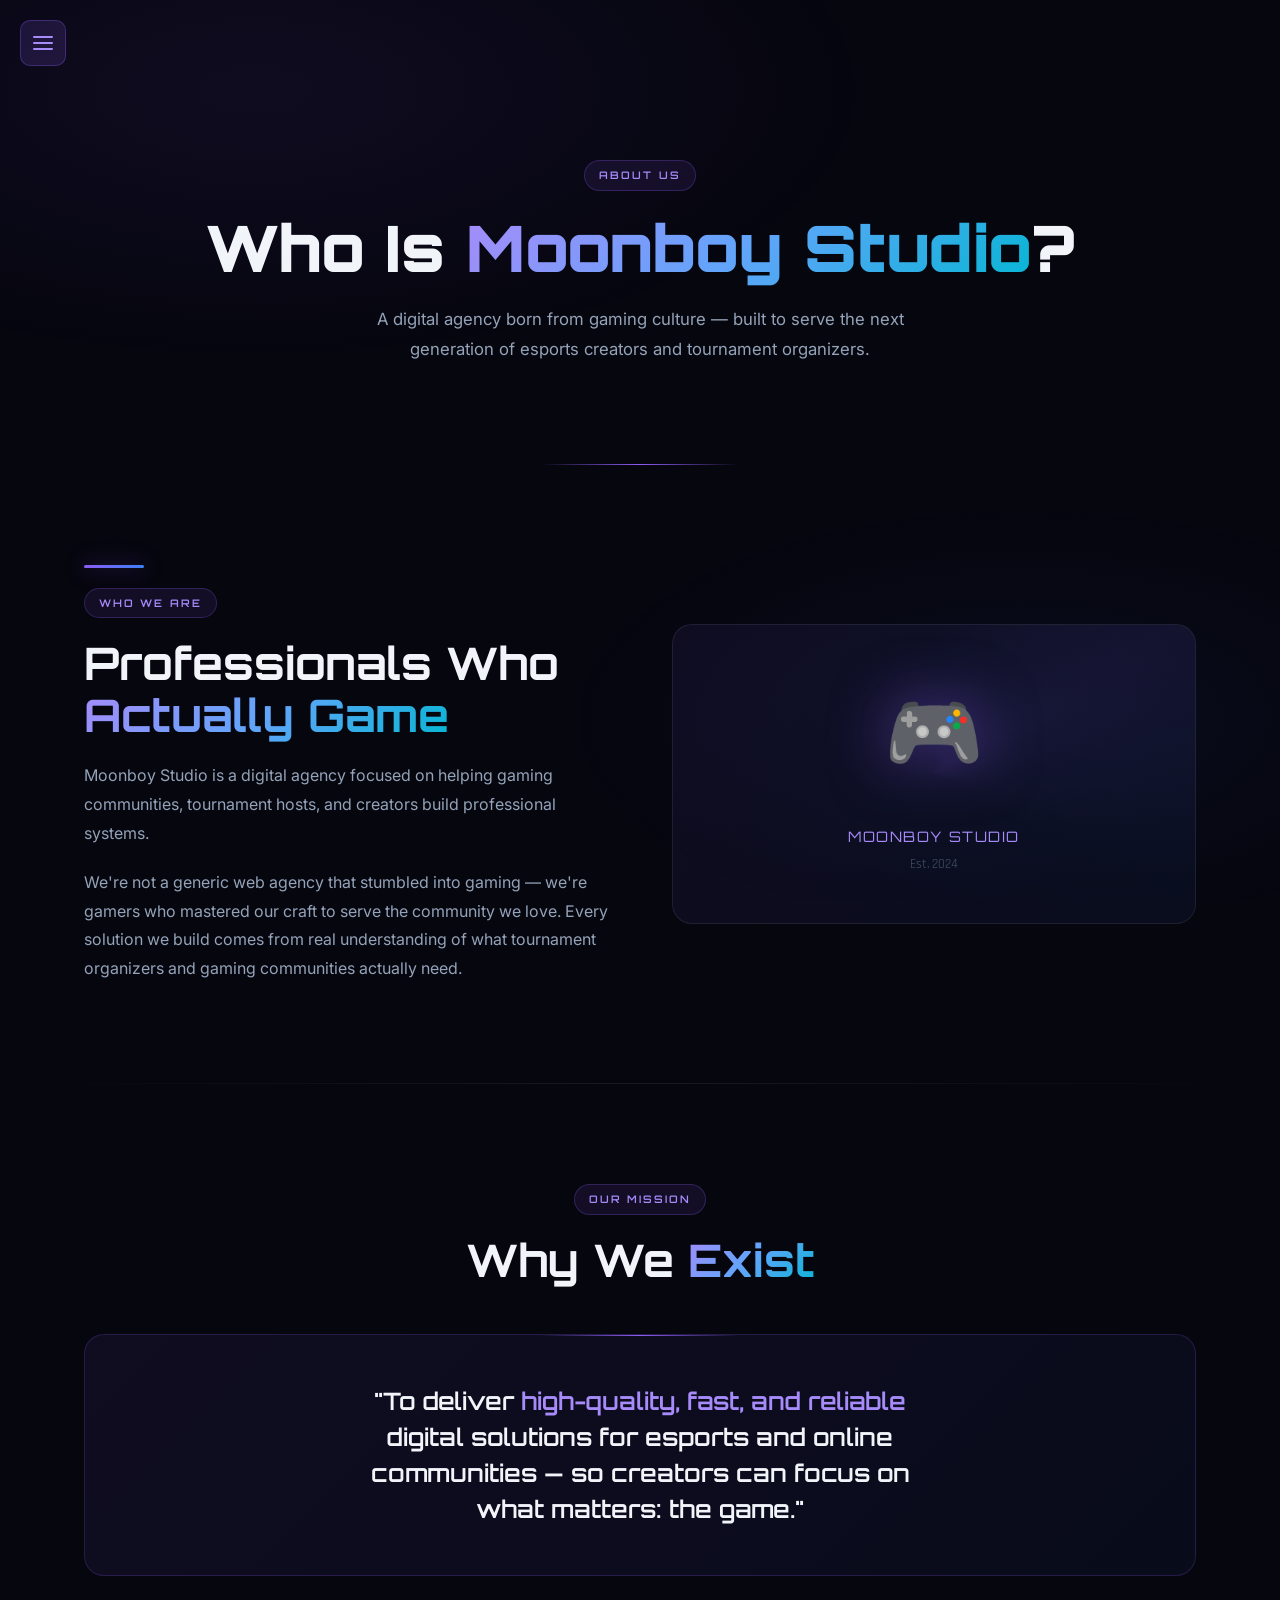
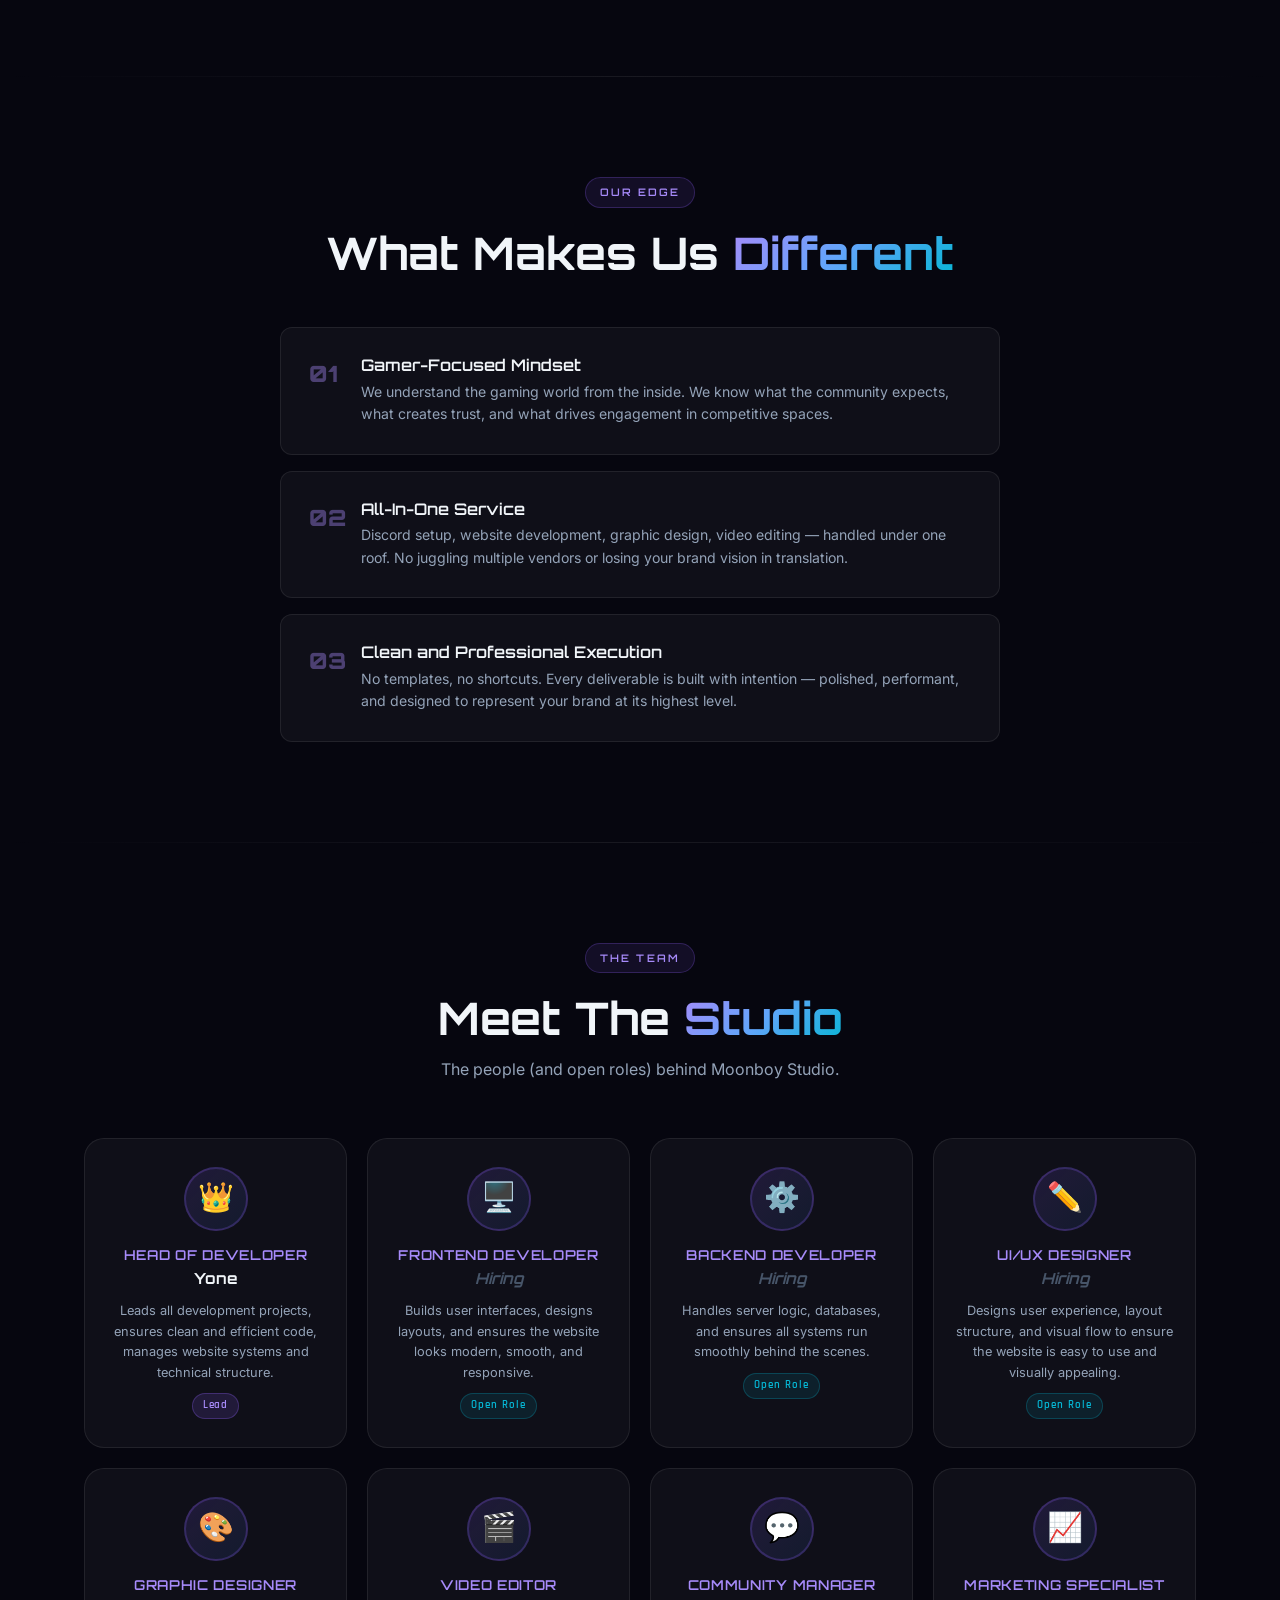
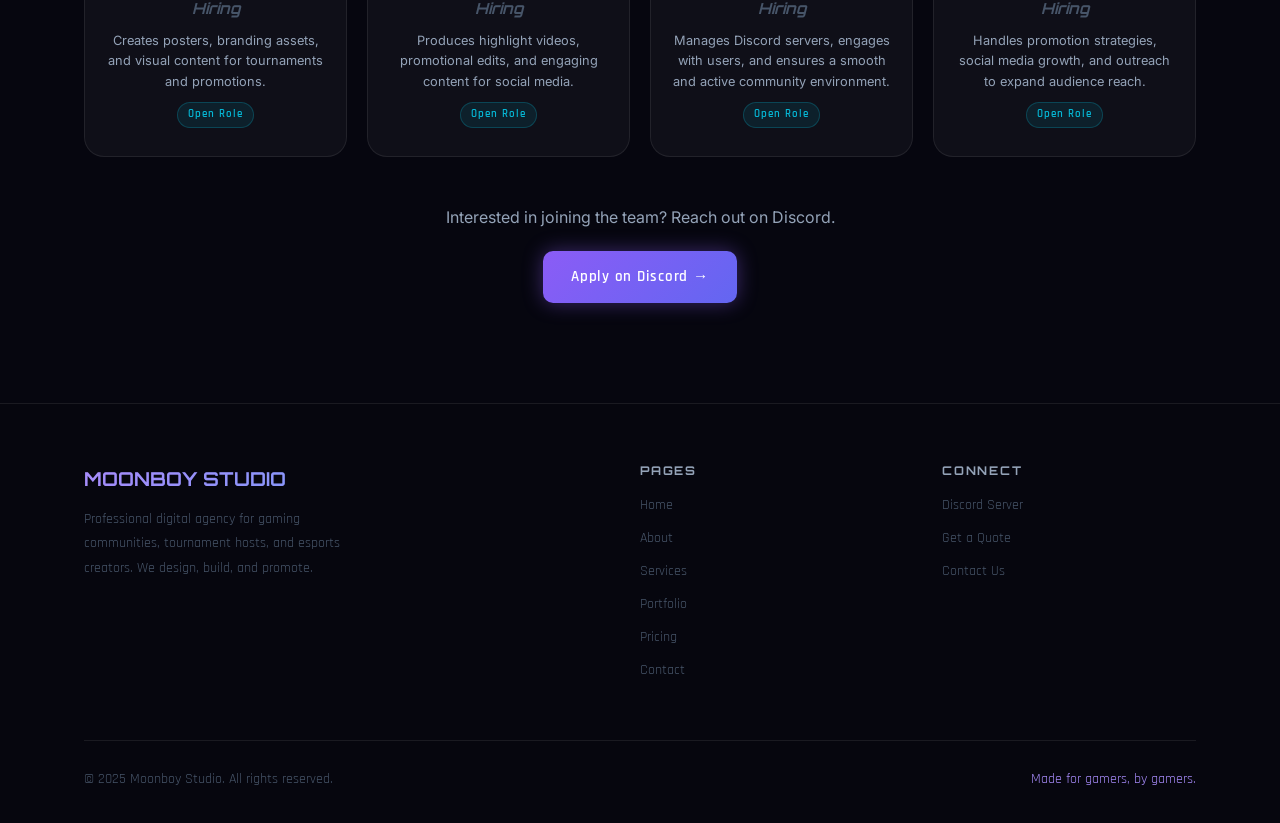
==== about.html @ c212d0c9 "Add files via upload" ====
<!DOCTYPE html>
<html lang="en">
<head>
  <meta charset="UTF-8" />
  <meta name="viewport" content="width=device-width, initial-scale=1.0" />
  <title>About — Moonboy Studio</title>
  <link rel="stylesheet" href="style.css" />
  <style>
    /* ── Who We Are ── */
    .about-intro-grid {
      display: grid;
      grid-template-columns: 1fr 1fr;
      gap: 64px;
      align-items: center;
    }

    .about-intro-visual {
      border-radius: var(--radius-lg);
      background: linear-gradient(135deg, rgba(139,92,246,0.08), rgba(59,130,246,0.06));
      border: 1px solid var(--border);
      padding: 48px;
      text-align: center;
      position: relative;
      overflow: hidden;
    }

    .about-intro-visual::before {
      content: '';
      position: absolute;
      top: -50%; left: -50%;
      width: 200%; height: 200%;
      background: conic-gradient(from 0deg at 50% 50%, transparent 0deg, rgba(139,92,246,0.06) 60deg, transparent 120deg);
      animation: spin 12s linear infinite;
    }

    @keyframes spin { to { transform: rotate(360deg); } }

    .about-visual-emoji {
      font-size: 5rem;
      position: relative;
      z-index: 1;
      filter: drop-shadow(0 0 30px rgba(139,92,246,0.5));
    }

    /* ── Mission ── */
    .mission-card {
      background: linear-gradient(135deg, rgba(139,92,246,0.08), rgba(59,130,246,0.05));
      border: 1px solid rgba(139,92,246,0.2);
      border-radius: var(--radius-lg);
      padding: 48px;
      text-align: center;
      position: relative;
      overflow: hidden;
    }

    .mission-card::before {
      content: '';
      position: absolute;
      top: 0; left: 50%;
      transform: translateX(-50%);
      width: 200px; height: 1px;
      background: linear-gradient(90deg, transparent, var(--purple), transparent);
    }

    .mission-quote {
      font-family: var(--font-display);
      font-size: clamp(1.1rem, 2.5vw, 1.5rem);
      font-weight: 600;
      line-height: 1.5;
      color: var(--text-primary);
      max-width: 600px;
      margin: 0 auto;
    }

    .mission-quote span { color: var(--purple-light); }

    /* ── Differentiators ── */
    .diff-item {
      display: flex;
      gap: 20px;
      padding: 28px;
      border-radius: var(--radius);
      background: var(--bg-card);
      border: 1px solid var(--border);
      transition: var(--transition);
    }

    .diff-item:hover {
      border-color: rgba(139,92,246,0.25);
      background: var(--bg-card-hover);
    }

    .diff-num {
      font-family: var(--font-display);
      font-size: 1.4rem;
      font-weight: 900;
      color: var(--purple-light);
      opacity: 0.4;
      min-width: 32px;
    }

    .diff-item h3 { font-size: 1rem; margin-bottom: 6px; }
    .diff-item p  { color: var(--text-secondary); font-size: 0.88rem; font-family: var(--font-text); }

    /* ── Team Cards ── */
    .team-grid {
      display: grid;
      grid-template-columns: repeat(4, 1fr);
      gap: 20px;
    }

    .team-card {
      background: var(--bg-card);
      border: 1px solid var(--border);
      border-radius: var(--radius-lg);
      padding: 28px 22px;
      text-align: center;
      transition: var(--transition);
      position: relative;
      overflow: hidden;
    }

    .team-card::after {
      content: '';
      position: absolute;
      bottom: 0; left: 0; right: 0;
      height: 2px;
      background: linear-gradient(90deg, var(--purple), var(--blue));
      transform: scaleX(0);
      transition: var(--transition);
    }

    .team-card:hover {
      border-color: rgba(139,92,246,0.3);
      transform: translateY(-6px);
      box-shadow: 0 20px 50px rgba(0,0,0,0.4), 0 0 25px rgba(139,92,246,0.12);
    }

    .team-card:hover::after { transform: scaleX(1); }

    .team-avatar {
      width: 64px; height: 64px;
      border-radius: 50%;
      margin: 0 auto 16px;
      display: flex;
      align-items: center;
      justify-content: center;
      font-size: 1.8rem;
      background: linear-gradient(135deg, rgba(139,92,246,0.15), rgba(59,130,246,0.1));
      border: 2px solid rgba(139,92,246,0.25);
    }

    .team-card h3 {
      font-size: 0.85rem;
      letter-spacing: 0.05em;
      color: var(--purple-light);
      margin-bottom: 4px;
      text-transform: uppercase;
    }

    .team-name {
      font-family: var(--font-display);
      font-size: 0.95rem;
      font-weight: 700;
      margin-bottom: 10px;
      color: var(--text-primary);
    }

    .team-name.hiring { color: var(--text-muted); font-style: italic; }

    .team-desc {
      font-size: 0.8rem;
      color: var(--text-secondary);
      font-family: var(--font-text);
      line-height: 1.6;
    }

    .team-badge {
      display: inline-block;
      margin-top: 10px;
      padding: 3px 10px;
      border-radius: 100px;
      font-size: 0.7rem;
      font-weight: 600;
      letter-spacing: 0.08em;
    }

    .badge-lead {
      background: rgba(139,92,246,0.15);
      border: 1px solid rgba(139,92,246,0.3);
      color: var(--purple-light);
    }

    .badge-open {
      background: rgba(6,182,212,0.1);
      border: 1px solid rgba(6,182,212,0.25);
      color: var(--cyan);
    }

    @media (max-width: 1100px) { .team-grid { grid-template-columns: repeat(3,1fr); } }
    @media (max-width: 900px)  { .about-intro-grid { grid-template-columns: 1fr; gap: 40px; } .team-grid { grid-template-columns: repeat(2,1fr); } }
    @media (max-width: 540px)  { .team-grid { grid-template-columns: 1fr; } }
  </style>
</head>
<body>

<div id="main-content" class="main">

  <!-- ── Page Hero ── -->
  <section class="page-hero">
    <div class="container">
      <div class="section-label fade-up">About Us</div>
      <h1 class="fade-up delay-1">Who Is <span class="gradient-text">Moonboy Studio</span>?</h1>
      <p class="fade-up delay-2" style="color:var(--text-secondary); max-width:580px; margin:20px auto 0; font-family:var(--font-text); font-size:1.05rem; line-height:1.8;">A digital agency born from gaming culture — built to serve the next generation of esports creators and tournament organizers.</p>
    </div>
  </section>

  <!-- ── Who We Are ── -->
  <section>
    <div class="container">
      <div class="about-intro-grid">
        <div class="fade-up">
          <div class="glow-line"></div>
          <div class="section-label">Who We Are</div>
          <h2 style="margin-bottom:20px;">Professionals Who <span class="gradient-text">Actually Game</span></h2>
          <p style="color:var(--text-secondary); font-family:var(--font-text); line-height:1.8; margin-bottom:20px;">Moonboy Studio is a digital agency focused on helping gaming communities, tournament hosts, and creators build professional systems.</p>
          <p style="color:var(--text-secondary); font-family:var(--font-text); line-height:1.8;">We're not a generic web agency that stumbled into gaming — we're gamers who mastered our craft to serve the community we love. Every solution we build comes from real understanding of what tournament organizers and gaming communities actually need.</p>
        </div>
        <div class="fade-up delay-1">
          <div class="about-intro-visual">
            <div class="about-visual-emoji">🎮</div>
            <div style="position:relative; z-index:1; margin-top: 24px;">
              <div style="font-family:var(--font-display); font-size:0.9rem; letter-spacing:0.1em; color:var(--purple-light);">MOONBOY STUDIO</div>
              <div style="color:var(--text-muted); font-size:0.8rem; margin-top:6px;">Est. 2024</div>
            </div>
          </div>
        </div>
      </div>
    </div>
  </section>

  <div class="divider"></div>

  <!-- ── Our Mission ── -->
  <section>
    <div class="container">
      <div class="fade-up" style="text-align:center; margin-bottom:48px;">
        <div class="section-label">Our Mission</div>
        <h2>Why We <span class="gradient-text">Exist</span></h2>
      </div>
      <div class="mission-card fade-up">
        <p class="mission-quote">"To deliver <span>high-quality, fast, and reliable</span> digital solutions for esports and online communities — so creators can focus on what matters: the game."</p>
      </div>
    </div>
  </section>

  <div class="divider"></div>

  <!-- ── What Makes Us Different ── -->
  <section>
    <div class="container">
      <div class="fade-up" style="text-align:center; margin-bottom:48px;">
        <div class="section-label">Our Edge</div>
        <h2>What Makes Us <span class="gradient-text">Different</span></h2>
      </div>
      <div style="display:flex; flex-direction:column; gap:16px; max-width:720px; margin:0 auto;">
        <div class="diff-item fade-up">
          <div class="diff-num">01</div>
          <div>
            <h3>Gamer-Focused Mindset</h3>
            <p>We understand the gaming world from the inside. We know what the community expects, what creates trust, and what drives engagement in competitive spaces.</p>
          </div>
        </div>
        <div class="diff-item fade-up delay-1">
          <div class="diff-num">02</div>
          <div>
            <h3>All-In-One Service</h3>
            <p>Discord setup, website development, graphic design, video editing — handled under one roof. No juggling multiple vendors or losing your brand vision in translation.</p>
          </div>
        </div>
        <div class="diff-item fade-up delay-2">
          <div class="diff-num">03</div>
          <div>
            <h3>Clean and Professional Execution</h3>
            <p>No templates, no shortcuts. Every deliverable is built with intention — polished, performant, and designed to represent your brand at its highest level.</p>
          </div>
        </div>
      </div>
    </div>
  </section>

  <div class="divider"></div>

  <!-- ── Team ── -->
  <section>
    <div class="container">
      <div class="fade-up" style="text-align:center; margin-bottom:56px;">
        <div class="section-label">The Team</div>
        <h2>Meet The <span class="gradient-text">Studio</span></h2>
        <p style="color:var(--text-secondary); margin-top:12px; font-family:var(--font-text);">The people (and open roles) behind Moonboy Studio.</p>
      </div>
      <div class="team-grid">

        <!-- Head of Developer -->
        <div class="team-card fade-up">
          <div class="team-avatar">👑</div>
          <h3>Head of Developer</h3>
          <div class="team-name">Yone</div>
          <p class="team-desc">Leads all development projects, ensures clean and efficient code, manages website systems and technical structure.</p>
          <span class="team-badge badge-lead">Lead</span>
        </div>

        <!-- Frontend Developer -->
        <div class="team-card fade-up delay-1">
          <div class="team-avatar">🖥️</div>
          <h3>Frontend Developer</h3>
          <div class="team-name hiring">Hiring</div>
          <p class="team-desc">Builds user interfaces, designs layouts, and ensures the website looks modern, smooth, and responsive.</p>
          <span class="team-badge badge-open">Open Role</span>
        </div>

        <!-- Backend Developer -->
        <div class="team-card fade-up delay-2">
          <div class="team-avatar">⚙️</div>
          <h3>Backend Developer</h3>
          <div class="team-name hiring">Hiring</div>
          <p class="team-desc">Handles server logic, databases, and ensures all systems run smoothly behind the scenes.</p>
          <span class="team-badge badge-open">Open Role</span>
        </div>

        <!-- UI/UX Designer -->
        <div class="team-card fade-up delay-3">
          <div class="team-avatar">✏️</div>
          <h3>UI/UX Designer</h3>
          <div class="team-name hiring">Hiring</div>
          <p class="team-desc">Designs user experience, layout structure, and visual flow to ensure the website is easy to use and visually appealing.</p>
          <span class="team-badge badge-open">Open Role</span>
        </div>

        <!-- Graphic Designer -->
        <div class="team-card fade-up">
          <div class="team-avatar">🎨</div>
          <h3>Graphic Designer</h3>
          <div class="team-name hiring">Hiring</div>
          <p class="team-desc">Creates posters, branding assets, and visual content for tournaments and promotions.</p>
          <span class="team-badge badge-open">Open Role</span>
        </div>

        <!-- Video Editor -->
        <div class="team-card fade-up delay-1">
          <div class="team-avatar">🎬</div>
          <h3>Video Editor</h3>
          <div class="team-name hiring">Hiring</div>
          <p class="team-desc">Produces highlight videos, promotional edits, and engaging content for social media.</p>
          <span class="team-badge badge-open">Open Role</span>
        </div>

        <!-- Community Manager -->
        <div class="team-card fade-up delay-2">
          <div class="team-avatar">💬</div>
          <h3>Community Manager</h3>
          <div class="team-name hiring">Hiring</div>
          <p class="team-desc">Manages Discord servers, engages with users, and ensures a smooth and active community environment.</p>
          <span class="team-badge badge-open">Open Role</span>
        </div>

        <!-- Marketing Specialist -->
        <div class="team-card fade-up delay-3">
          <div class="team-avatar">📈</div>
          <h3>Marketing Specialist</h3>
          <div class="team-name hiring">Hiring</div>
          <p class="team-desc">Handles promotion strategies, social media growth, and outreach to expand audience reach.</p>
          <span class="team-badge badge-open">Open Role</span>
        </div>

      </div>
      <div style="text-align:center; margin-top:48px;" class="fade-up">
        <p style="color:var(--text-secondary); font-family:var(--font-text); margin-bottom:20px;">Interested in joining the team? Reach out on Discord.</p>
        <a href="https://discord.gg/uCGvsjTVT5" target="_blank" rel="noopener" class="btn btn-primary">Apply on Discord →</a>
      </div>
    </div>
  </section>

</div>

<script src="components.js"></script>
<script src="main.js"></script>
</body>
</html>
---- style.css ----
/* ============================================================
   MOONBOY STUDIO — Global Stylesheet
   Dark esports/agency theme with neon purple & blue accents
   ============================================================ */

@import url('https://fonts.googleapis.com/css2?family=Orbitron:wght@400;600;700;900&family=Rajdhani:wght@300;400;500;600;700&family=Inter:wght@300;400;500&display=swap');

/* ── CSS Variables ── */
:root {
  --bg-dark:       #06060f;
  --bg-card:       rgba(255,255,255,0.04);
  --bg-card-hover: rgba(255,255,255,0.07);
  --border:        rgba(255,255,255,0.08);
  --border-glow:   rgba(139,92,246,0.4);

  --purple:        #8b5cf6;
  --purple-light:  #a78bfa;
  --blue:          #3b82f6;
  --blue-light:    #60a5fa;
  --cyan:          #06b6d4;
  --pink:          #ec4899;

  --text-primary:  #f1f5f9;
  --text-secondary:#94a3b8;
  --text-muted:    #475569;

  --glow-purple:   0 0 20px rgba(139,92,246,0.5), 0 0 60px rgba(139,92,246,0.2);
  --glow-blue:     0 0 20px rgba(59,130,246,0.5), 0 0 60px rgba(59,130,246,0.2);
  --glow-btn:      0 0 15px rgba(139,92,246,0.6), 0 0 40px rgba(139,92,246,0.3);

  --font-display:  'Orbitron', sans-serif;
  --font-body:     'Rajdhani', sans-serif;
  --font-text:     'Inter', sans-serif;

  --sidebar-w:     280px;
  --transition:    0.3s ease;
  --radius:        12px;
  --radius-lg:     20px;
}

/* ── Reset ── */
*, *::before, *::after { box-sizing: border-box; margin: 0; padding: 0; }

html { scroll-behavior: smooth; }

body {
  background: var(--bg-dark);
  color: var(--text-primary);
  font-family: var(--font-body);
  font-size: 16px;
  line-height: 1.6;
  overflow-x: hidden;
  min-height: 100vh;
}

/* ── Scrollbar ── */
::-webkit-scrollbar { width: 6px; }
::-webkit-scrollbar-track { background: var(--bg-dark); }
::-webkit-scrollbar-thumb { background: var(--purple); border-radius: 3px; }

/* ── Background Noise/Texture ── */
body::before {
  content: '';
  position: fixed;
  inset: 0;
  background-image:
    radial-gradient(ellipse 80% 50% at 20% 10%, rgba(139,92,246,0.08) 0%, transparent 60%),
    radial-gradient(ellipse 60% 40% at 80% 80%, rgba(59,130,246,0.06) 0%, transparent 60%);
  pointer-events: none;
  z-index: 0;
}

/* ── Sidebar ── */
.sidebar {
  position: fixed;
  top: 0; left: 0;
  width: var(--sidebar-w);
  height: 100vh;
  background: rgba(6,6,15,0.95);
  backdrop-filter: blur(20px);
  border-right: 1px solid var(--border);
  z-index: 1000;
  transform: translateX(-100%);
  transition: transform 0.35s cubic-bezier(0.4,0,0.2,1);
  display: flex;
  flex-direction: column;
  overflow: hidden;
}

.sidebar.open { transform: translateX(0); }

.sidebar-header {
  padding: 28px 24px 20px;
  border-bottom: 1px solid var(--border);
  flex-shrink: 0;
}

.sidebar-logo {
  font-family: var(--font-display);
  font-size: 1.1rem;
  font-weight: 700;
  letter-spacing: 0.05em;
  background: linear-gradient(135deg, var(--purple-light), var(--blue-light));
  -webkit-background-clip: text;
  -webkit-text-fill-color: transparent;
  background-clip: text;
}

.sidebar-logo span { color: var(--cyan); -webkit-text-fill-color: var(--cyan); }

.sidebar-nav {
  flex: 1;
  padding: 20px 16px;
  display: flex;
  flex-direction: column;
  gap: 4px;
  overflow-y: auto;
}

.sidebar-nav a {
  display: flex;
  align-items: center;
  gap: 12px;
  padding: 12px 16px;
  border-radius: var(--radius);
  color: var(--text-secondary);
  text-decoration: none;
  font-family: var(--font-body);
  font-size: 1rem;
  font-weight: 500;
  letter-spacing: 0.03em;
  transition: var(--transition);
  border: 1px solid transparent;
}

.sidebar-nav a:hover,
.sidebar-nav a.active {
  background: rgba(139,92,246,0.12);
  border-color: rgba(139,92,246,0.25);
  color: var(--purple-light);
}

.sidebar-nav a .nav-icon {
  width: 18px;
  height: 18px;
  opacity: 0.7;
}

.sidebar-footer {
  padding: 16px;
  border-top: 1px solid var(--border);
  flex-shrink: 0;
}

.btn-discord-sidebar {
  display: flex;
  align-items: center;
  justify-content: center;
  gap: 10px;
  width: 100%;
  padding: 13px 20px;
  background: linear-gradient(135deg, #5865f2, #7c3aed);
  border: none;
  border-radius: var(--radius);
  color: #fff;
  font-family: var(--font-body);
  font-size: 0.95rem;
  font-weight: 600;
  letter-spacing: 0.04em;
  cursor: pointer;
  text-decoration: none;
  transition: var(--transition);
  box-shadow: 0 0 20px rgba(88,101,242,0.5), 0 0 40px rgba(88,101,242,0.2);
}

.btn-discord-sidebar:hover {
  box-shadow: 0 0 30px rgba(88,101,242,0.7), 0 0 60px rgba(88,101,242,0.35);
  transform: translateY(-2px);
}

/* ── Overlay ── */
.overlay {
  position: fixed;
  inset: 0;
  background: rgba(0,0,0,0.6);
  backdrop-filter: blur(4px);
  z-index: 999;
  opacity: 0;
  pointer-events: none;
  transition: opacity 0.3s ease;
}

.overlay.visible { opacity: 1; pointer-events: all; }

/* ── Hamburger Button ── */
.hamburger {
  position: fixed;
  top: 20px; left: 20px;
  z-index: 1001;
  background: rgba(139,92,246,0.15);
  border: 1px solid rgba(139,92,246,0.3);
  border-radius: 10px;
  width: 46px; height: 46px;
  display: flex;
  align-items: center;
  justify-content: center;
  cursor: pointer;
  transition: var(--transition);
}

.hamburger:hover {
  background: rgba(139,92,246,0.25);
  box-shadow: var(--glow-purple);
}

.hamburger span {
  display: block;
  width: 20px; height: 2px;
  background: var(--purple-light);
  border-radius: 2px;
  position: absolute;
  transition: var(--transition);
}

.hamburger span:nth-child(1) { transform: translateY(-6px); }
.hamburger span:nth-child(3) { transform: translateY(6px); }

.hamburger.open span:nth-child(1) { transform: translateY(0) rotate(45deg); }
.hamburger.open span:nth-child(2) { opacity: 0; }
.hamburger.open span:nth-child(3) { transform: translateY(0) rotate(-45deg); }

/* ── Main Content ── */
.main { position: relative; z-index: 1; }

/* ── Section Layout ── */
section { padding: 100px 0; }
.container { max-width: 1160px; margin: 0 auto; padding: 0 24px; }

/* ── Typography ── */
.section-label {
  display: inline-block;
  font-family: var(--font-display);
  font-size: 0.65rem;
  font-weight: 600;
  letter-spacing: 0.2em;
  text-transform: uppercase;
  color: var(--purple-light);
  background: rgba(139,92,246,0.1);
  border: 1px solid rgba(139,92,246,0.25);
  padding: 6px 14px;
  border-radius: 100px;
  margin-bottom: 20px;
}

h1, h2, h3, h4 { font-family: var(--font-display); line-height: 1.15; }

h1 { font-size: clamp(2.2rem, 5vw, 4rem); font-weight: 900; }
h2 { font-size: clamp(1.8rem, 3.5vw, 2.8rem); font-weight: 700; }
h3 { font-size: 1.2rem; font-weight: 600; }

.gradient-text {
  background: linear-gradient(135deg, var(--purple-light) 0%, var(--blue-light) 50%, var(--cyan) 100%);
  -webkit-background-clip: text;
  -webkit-text-fill-color: transparent;
  background-clip: text;
}

/* ── Buttons ── */
.btn {
  display: inline-flex;
  align-items: center;
  gap: 8px;
  padding: 14px 28px;
  border-radius: 10px;
  font-family: var(--font-body);
  font-size: 0.95rem;
  font-weight: 600;
  letter-spacing: 0.05em;
  text-decoration: none;
  cursor: pointer;
  border: none;
  transition: var(--transition);
  position: relative;
  overflow: hidden;
}

.btn::before {
  content: '';
  position: absolute;
  inset: 0;
  background: rgba(255,255,255,0.1);
  transform: translateX(-100%);
  transition: transform 0.4s ease;
}

.btn:hover::before { transform: translateX(0); }

.btn-primary {
  background: linear-gradient(135deg, var(--purple), #6366f1);
  color: #fff;
  box-shadow: 0 0 20px rgba(139,92,246,0.4);
}

.btn-primary:hover {
  box-shadow: 0 0 35px rgba(139,92,246,0.6), 0 0 80px rgba(139,92,246,0.25);
  transform: translateY(-2px);
}

.btn-outline {
  background: transparent;
  color: var(--blue-light);
  border: 1px solid rgba(59,130,246,0.4);
}

.btn-outline:hover {
  background: rgba(59,130,246,0.08);
  border-color: var(--blue-light);
  box-shadow: 0 0 25px rgba(59,130,246,0.35);
  transform: translateY(-2px);
}

/* ── Cards ── */
.card {
  background: var(--bg-card);
  border: 1px solid var(--border);
  border-radius: var(--radius-lg);
  padding: 32px;
  transition: var(--transition);
  position: relative;
  overflow: hidden;
}

.card::before {
  content: '';
  position: absolute;
  top: 0; left: 0;
  right: 0; height: 1px;
  background: linear-gradient(90deg, transparent, rgba(139,92,246,0.5), transparent);
  opacity: 0;
  transition: var(--transition);
}

.card:hover {
  background: var(--bg-card-hover);
  border-color: rgba(139,92,246,0.3);
  transform: translateY(-6px);
  box-shadow: 0 20px 60px rgba(0,0,0,0.4), 0 0 30px rgba(139,92,246,0.15);
}

.card:hover::before { opacity: 1; }

.card-icon {
  width: 52px; height: 52px;
  border-radius: 14px;
  display: flex;
  align-items: center;
  justify-content: center;
  margin-bottom: 20px;
  font-size: 1.5rem;
  background: rgba(139,92,246,0.12);
  border: 1px solid rgba(139,92,246,0.2);
}

/* ── Divider ── */
.divider {
  height: 1px;
  background: linear-gradient(90deg, transparent, var(--border), transparent);
  margin: 0;
}

/* ── Fade-in on scroll ── */
.fade-up {
  opacity: 0;
  transform: translateY(30px);
  transition: opacity 0.6s ease, transform 0.6s ease;
}

.fade-up.visible {
  opacity: 1;
  transform: translateY(0);
}

.fade-up.delay-1 { transition-delay: 0.1s; }
.fade-up.delay-2 { transition-delay: 0.2s; }
.fade-up.delay-3 { transition-delay: 0.3s; }
.fade-up.delay-4 { transition-delay: 0.4s; }
.fade-up.delay-5 { transition-delay: 0.5s; }

/* ── Grid helpers ── */
.grid-2 { display: grid; grid-template-columns: repeat(2,1fr); gap: 24px; }
.grid-3 { display: grid; grid-template-columns: repeat(3,1fr); gap: 24px; }
.grid-4 { display: grid; grid-template-columns: repeat(4,1fr); gap: 24px; }

/* ── Footer ── */
footer {
  background: rgba(6,6,15,0.9);
  border-top: 1px solid var(--border);
  padding: 60px 0 32px;
}

.footer-grid {
  display: grid;
  grid-template-columns: 2fr 1fr 1fr;
  gap: 48px;
  margin-bottom: 48px;
}

.footer-brand-name {
  font-family: var(--font-display);
  font-size: 1.2rem;
  font-weight: 700;
  background: linear-gradient(135deg, var(--purple-light), var(--blue-light));
  -webkit-background-clip: text;
  -webkit-text-fill-color: transparent;
  background-clip: text;
  margin-bottom: 12px;
}

.footer-desc {
  color: var(--text-muted);
  font-size: 0.9rem;
  line-height: 1.7;
  max-width: 280px;
}

.footer-col h4 {
  font-family: var(--font-display);
  font-size: 0.75rem;
  letter-spacing: 0.15em;
  text-transform: uppercase;
  color: var(--text-secondary);
  margin-bottom: 16px;
}

.footer-col a {
  display: block;
  color: var(--text-muted);
  text-decoration: none;
  font-size: 0.9rem;
  margin-bottom: 10px;
  transition: var(--transition);
}

.footer-col a:hover { color: var(--purple-light); }

.footer-bottom {
  border-top: 1px solid var(--border);
  padding-top: 28px;
  display: flex;
  justify-content: space-between;
  align-items: center;
  color: var(--text-muted);
  font-size: 0.85rem;
}

/* ── Hero shared ── */
.page-hero {
  padding: 160px 0 100px;
  text-align: center;
  position: relative;
}

.page-hero::after {
  content: '';
  position: absolute;
  bottom: 0; left: 50%;
  transform: translateX(-50%);
  width: 200px; height: 1px;
  background: linear-gradient(90deg, transparent, var(--purple), transparent);
}

/* ── Glow line ── */
.glow-line {
  width: 60px; height: 3px;
  background: linear-gradient(90deg, var(--purple), var(--blue));
  border-radius: 2px;
  margin-bottom: 20px;
  box-shadow: var(--glow-purple);
}

/* ── Responsive ── */
@media (max-width: 900px) {
  .grid-4 { grid-template-columns: repeat(2,1fr); }
  .grid-3 { grid-template-columns: repeat(2,1fr); }
  .footer-grid { grid-template-columns: 1fr 1fr; }
  .footer-grid > *:first-child { grid-column: 1/-1; }
}

@media (max-width: 640px) {
  section { padding: 70px 0; }
  .grid-2, .grid-3, .grid-4 { grid-template-columns: 1fr; }
  .footer-grid { grid-template-columns: 1fr; }
  .footer-bottom { flex-direction: column; gap: 12px; text-align: center; }
  h1 { font-size: 2rem; }
  h2 { font-size: 1.6rem; }
}
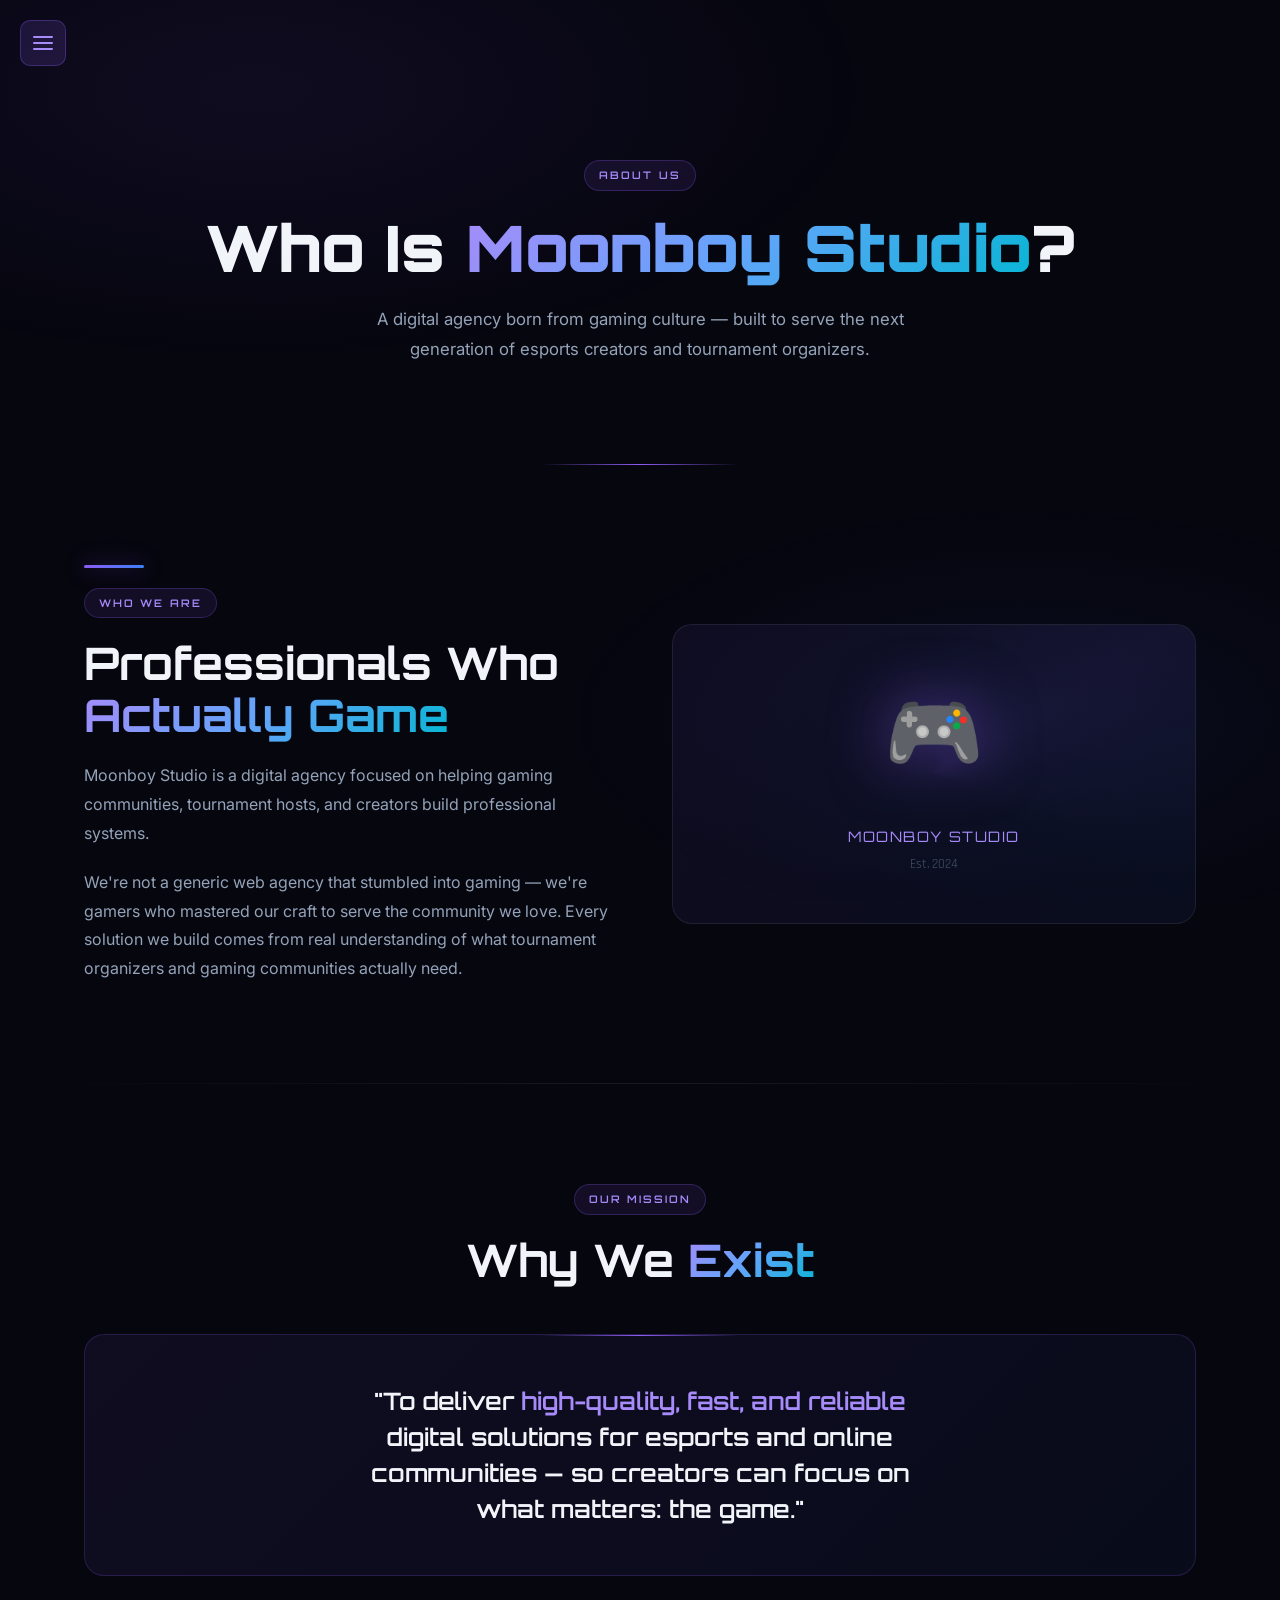
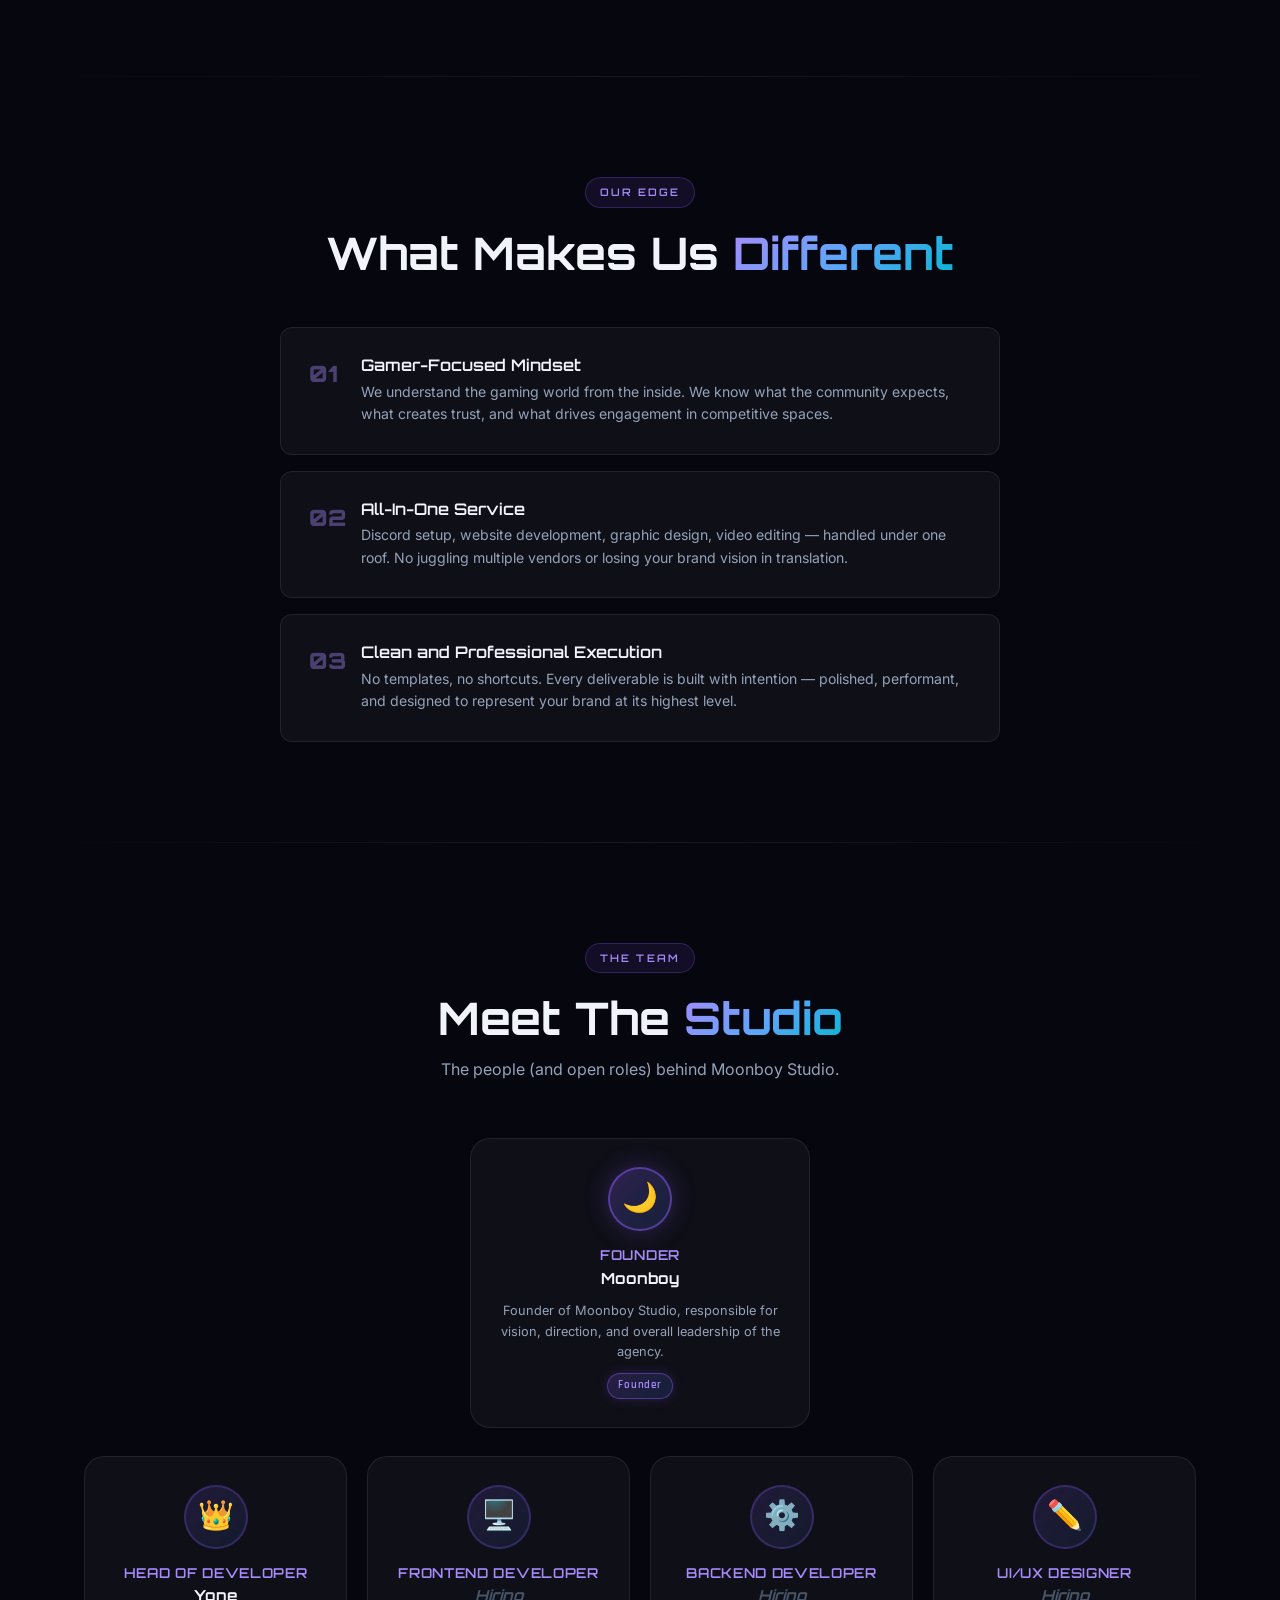
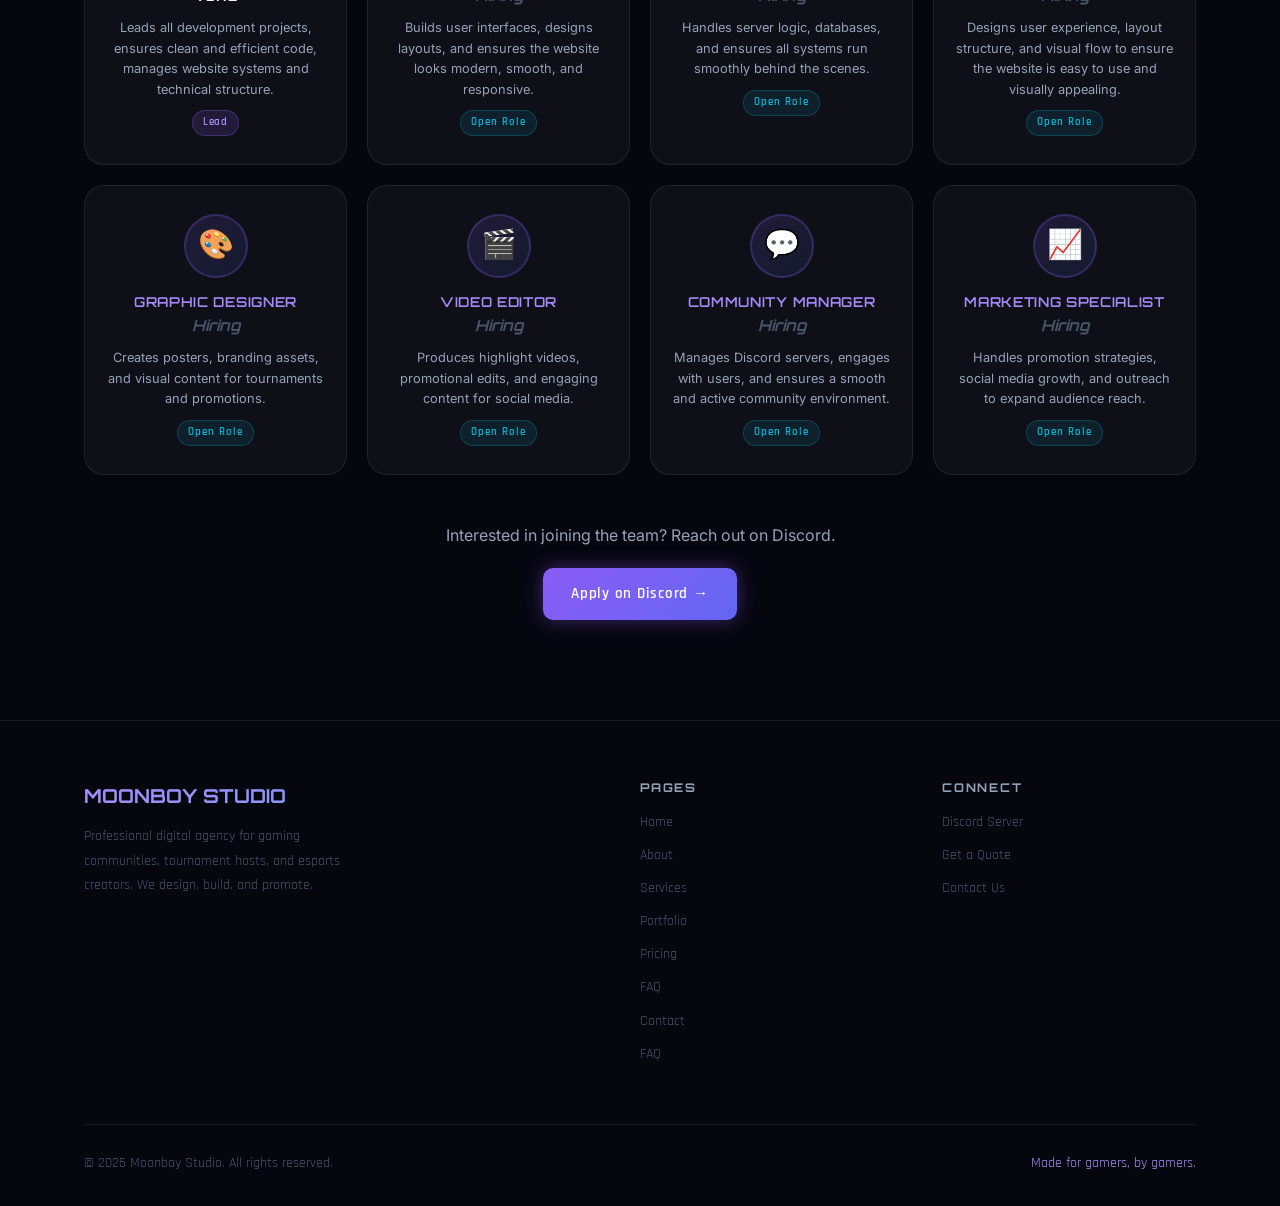
==== commit a188cd00: "Add files via upload" ====
--- a/about.html
+++ b/about.html
@@ -185,6 +185,13 @@
       letter-spacing: 0.08em;
     }
 
+    .badge-founder {
+      background: linear-gradient(135deg, rgba(139,92,246,0.2), rgba(59,130,246,0.15));
+      border: 1px solid rgba(139,92,246,0.45);
+      color: var(--purple-light);
+      box-shadow: 0 0 12px rgba(139,92,246,0.2);
+    }
+
     .badge-lead {
       background: rgba(139,92,246,0.15);
       border: 1px solid rgba(139,92,246,0.3);
@@ -301,6 +308,15 @@
       </div>
       <div class="team-grid">
 
+        <!-- Founder — spans full row to stand out -->
+        <div class="team-card founder-card fade-up" style="grid-column: 1 / -1; max-width: 340px; margin: 0 auto 8px;">
+          <div class="team-avatar" style="background: linear-gradient(135deg, rgba(139,92,246,0.25), rgba(59,130,246,0.15)); border-color: rgba(139,92,246,0.5); box-shadow: 0 0 24px rgba(139,92,246,0.25);">🌙</div>
+          <h3 style="color: var(--purple-light);">Founder</h3>
+          <div class="team-name">Moonboy</div>
+          <p class="team-desc">Founder of Moonboy Studio, responsible for vision, direction, and overall leadership of the agency.</p>
+          <span class="team-badge badge-founder">Founder</span>
+        </div>
+
         <!-- Head of Developer -->
         <div class="team-card fade-up">
           <div class="team-avatar">👑</div>
